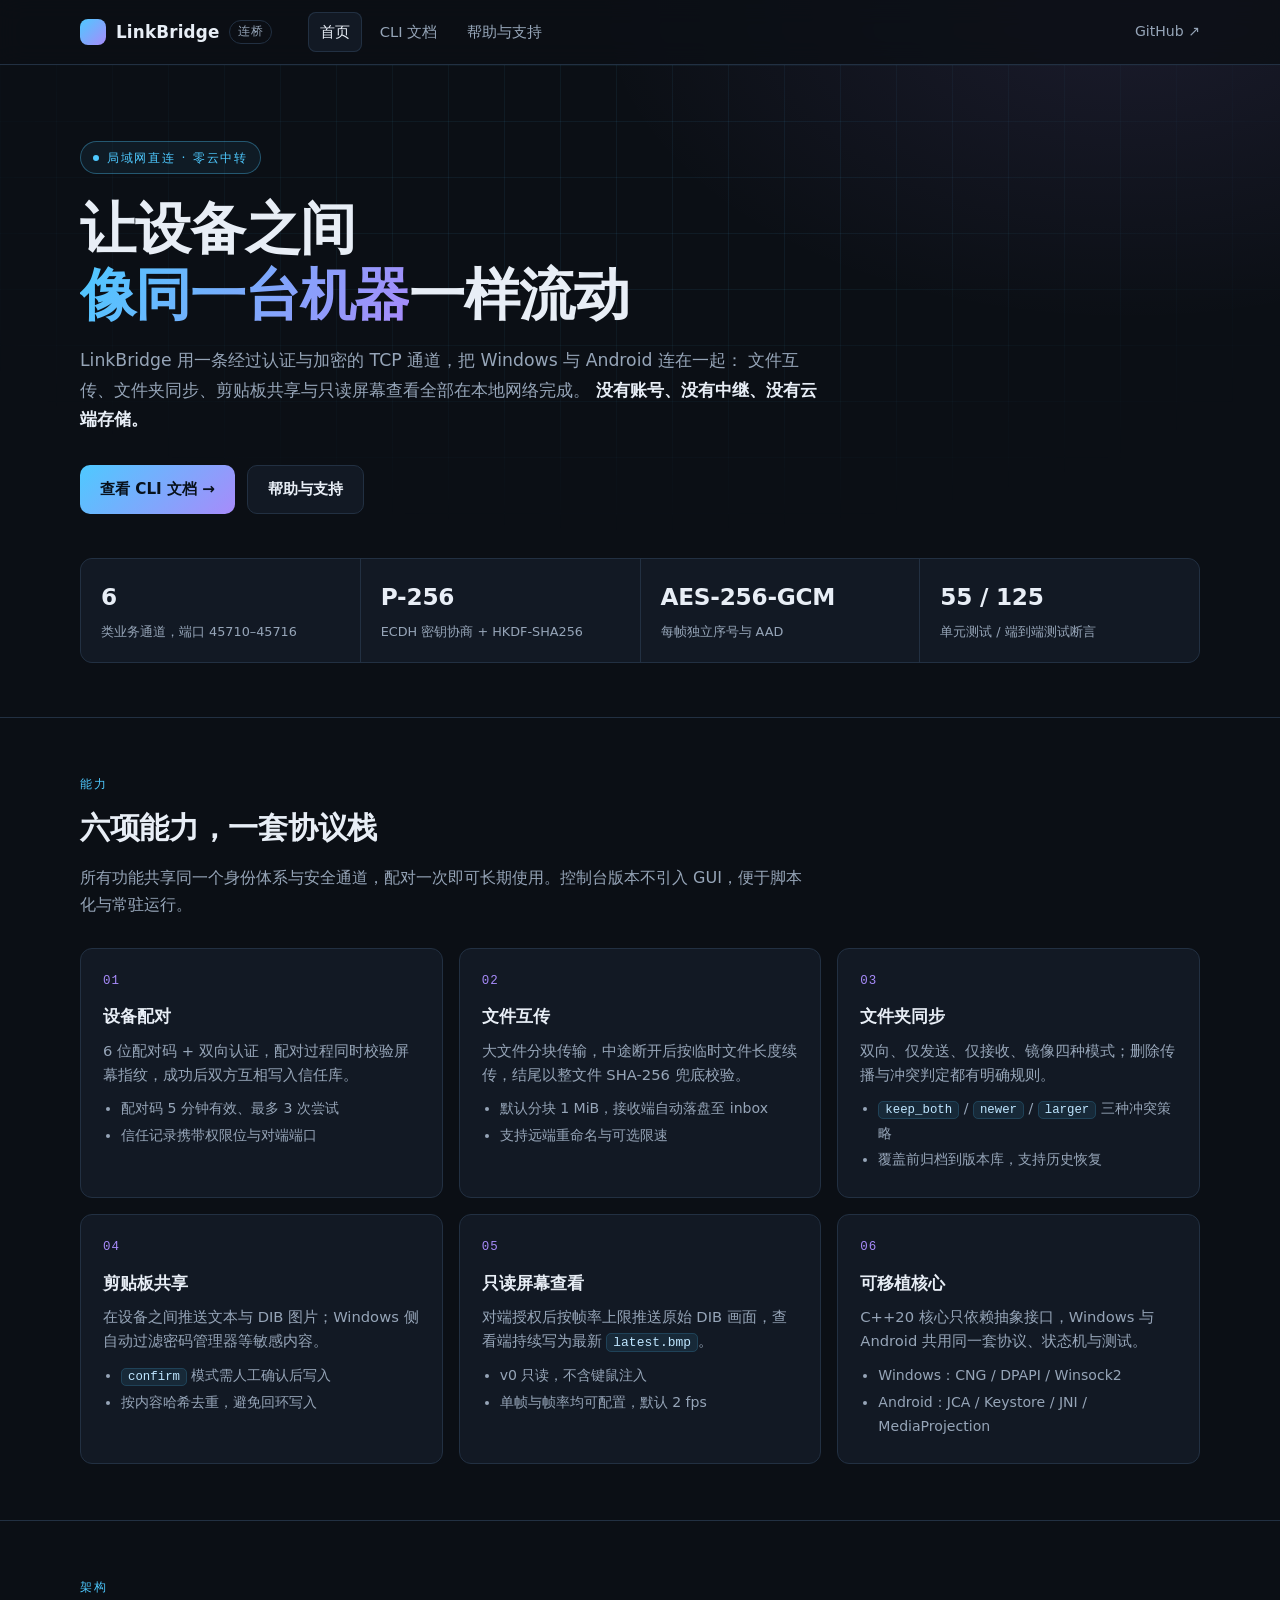
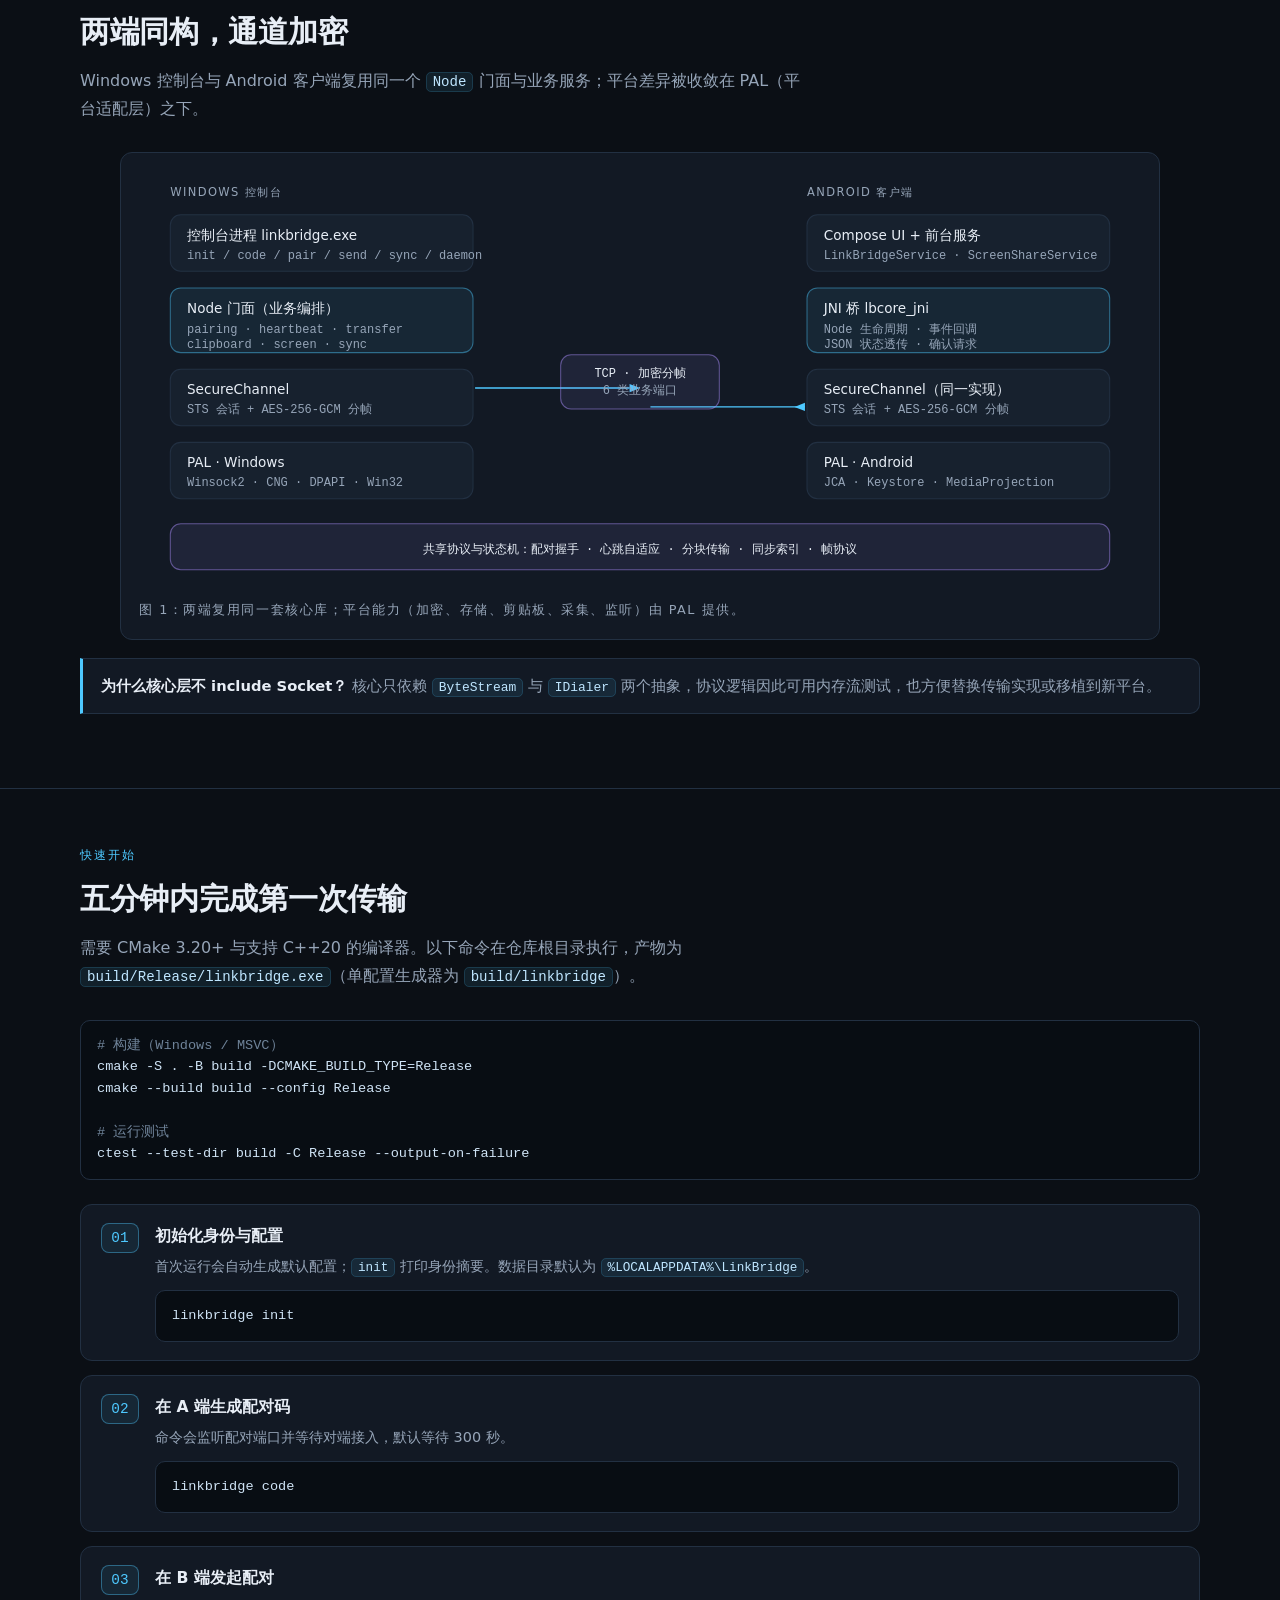
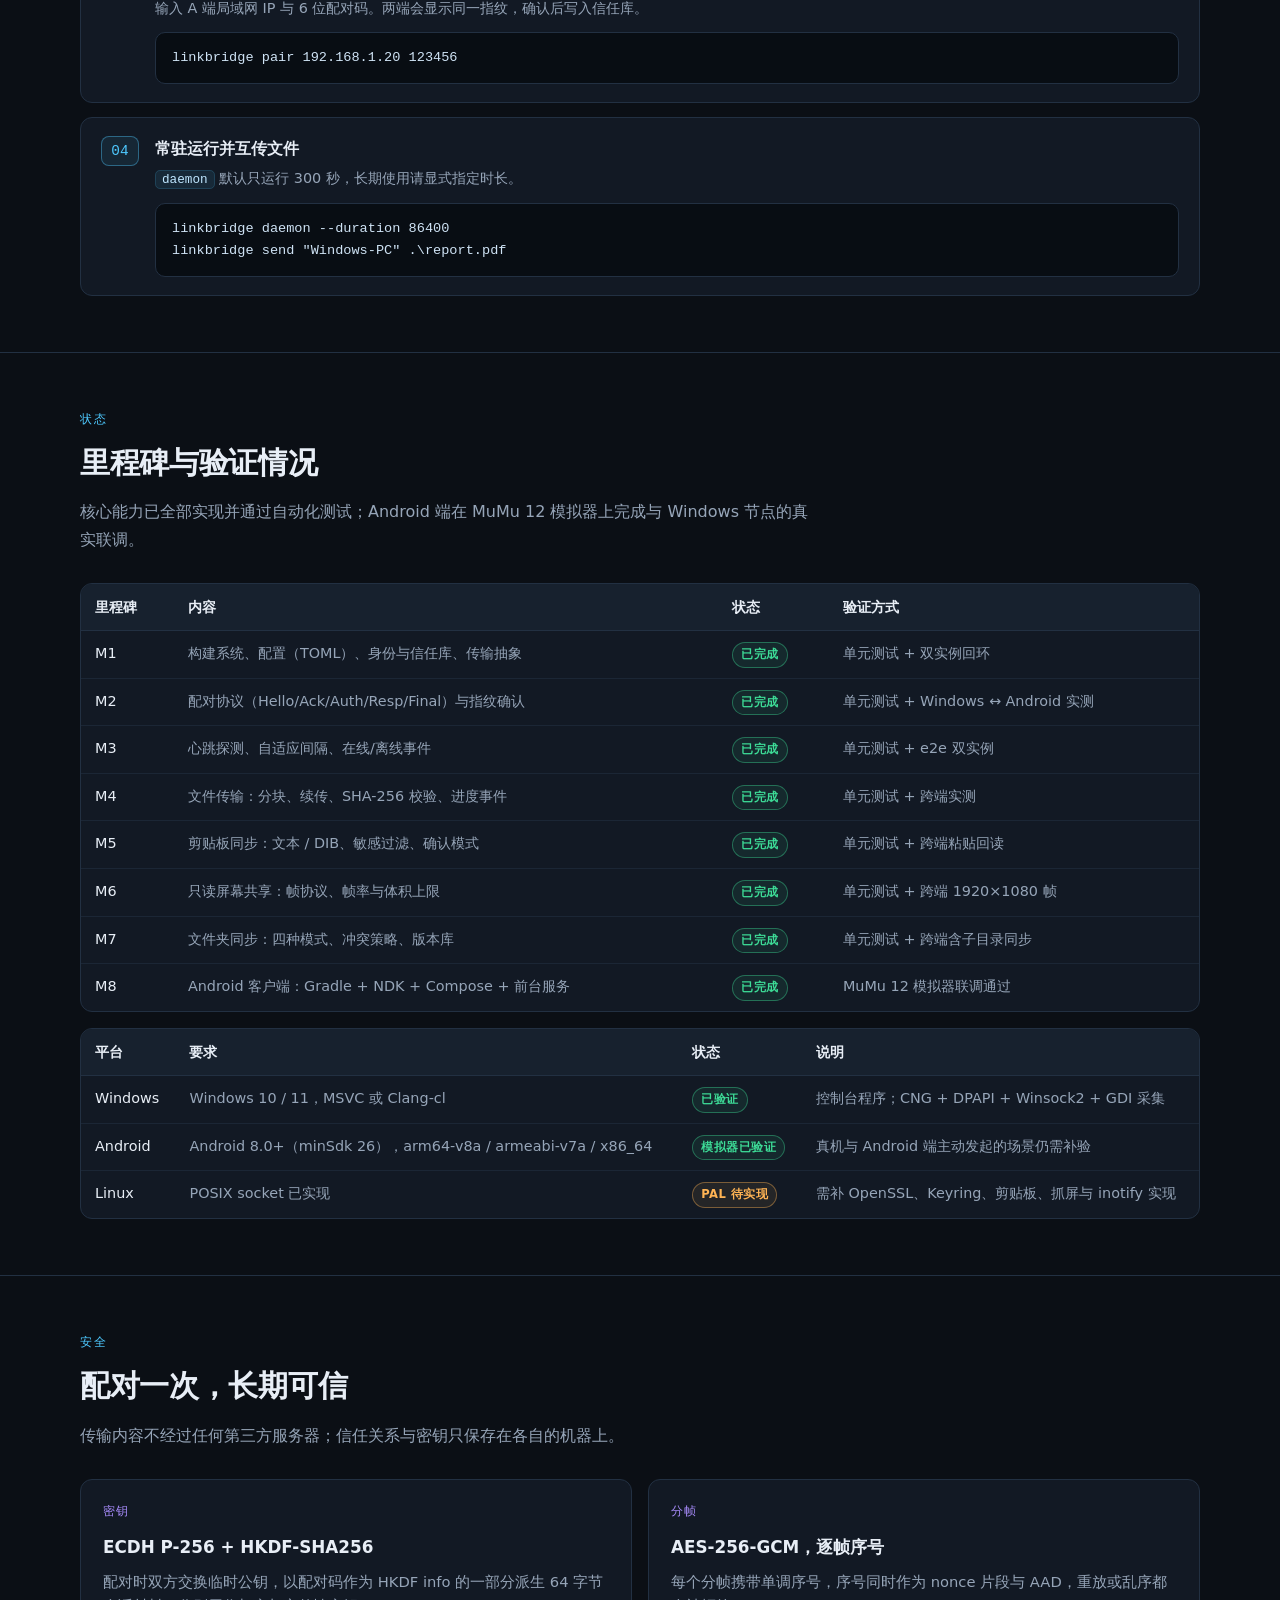
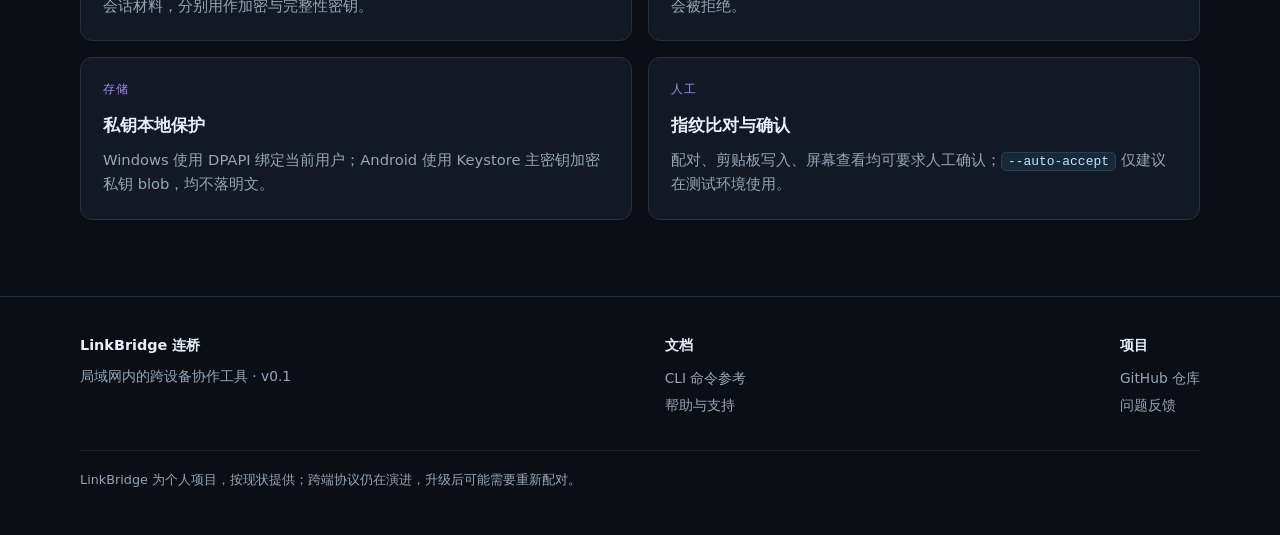
==== docs/index.html @ b89f63cf "新增项目文档站点（首页/CLI/帮助）并配置 pages 自定义域名" ====
<!-- Generated by Trae Work -->
<!DOCTYPE html>
<html lang="zh-CN">
<head>
<meta charset="UTF-8">
<meta name="viewport" content="width=device-width, initial-scale=1">
<title>LinkBridge 连桥 — 局域网内的跨设备文件、剪贴板与屏幕</title>
<meta name="description" content="LinkBridge 是一个局域网内的跨设备协作工具：Windows 控制台与 Android 客户端共享同一套加密协议，支持文件互传、文件夹同步、剪贴板共享与只读屏幕查看。">
<link rel="stylesheet" href="style.css">
</head>
<body>

<header class="site-header">
  <div class="wrap">
    <a class="brand" href="index.html"><span class="brand-mark"></span>LinkBridge <small>连桥</small></a>
    <nav class="nav">
      <a href="index.html" class="active" aria-current="page">首页</a>
      <a href="clidoc.html">CLI 文档</a>
      <a href="support.html">帮助与支持</a>
    </nav>
    <div class="header-right">
      <a href="https://github.com/dxx114514-stack/linkbridge" target="_blank" rel="noopener">GitHub ↗</a>
    </div>
  </div>
</header>

<main>

<!-- ================= Hero ================= -->
<section class="hero">
  <div class="wrap">
    <span class="eyebrow">局域网直连 · 零云中转</span>
    <h1>让设备之间<br><span class="grad">像同一台机器</span>一样流动</h1>
    <p class="lede">
      LinkBridge 用一条经过认证与加密的 TCP 通道，把 Windows 与 Android 连在一起：
      文件互传、文件夹同步、剪贴板共享与只读屏幕查看全部在本地网络完成。
      <strong>没有账号、没有中继、没有云端存储。</strong>
    </p>
    <div class="hero-actions">
      <a class="btn btn-primary" href="clidoc.html">查看 CLI 文档 →</a>
      <a class="btn" href="support.html">帮助与支持</a>
    </div>

    <div class="stats">
      <div class="stat"><b>6</b><span>类业务通道，端口 45710–45716</span></div>
      <div class="stat"><b>P-256</b><span>ECDH 密钥协商 + HKDF-SHA256</span></div>
      <div class="stat"><b>AES-256-GCM</b><span>每帧独立序号与 AAD</span></div>
      <div class="stat"><b>55 / 125</b><span>单元测试 / 端到端测试断言</span></div>
    </div>
  </div>
</section>

<!-- ================= 能力 ================= -->
<section class="section">
  <div class="wrap">
    <div class="section-head">
      <div class="kicker">能力</div>
      <h2>六项能力，一套协议栈</h2>
      <p>所有功能共享同一个身份体系与安全通道，配对一次即可长期使用。控制台版本不引入 GUI，便于脚本化与常驻运行。</p>
    </div>

    <div class="cards">
      <article class="card">
        <span class="idx">01</span>
        <h3>设备配对</h3>
        <p>6 位配对码 + 双向认证，配对过程同时校验屏幕指纹，成功后双方互相写入信任库。</p>
        <ul>
          <li>配对码 5 分钟有效、最多 3 次尝试</li>
          <li>信任记录携带权限位与对端端口</li>
        </ul>
      </article>

      <article class="card">
        <span class="idx">02</span>
        <h3>文件互传</h3>
        <p>大文件分块传输，中途断开后按临时文件长度续传，结尾以整文件 SHA-256 兜底校验。</p>
        <ul>
          <li>默认分块 1 MiB，接收端自动落盘至 inbox</li>
          <li>支持远端重命名与可选限速</li>
        </ul>
      </article>

      <article class="card">
        <span class="idx">03</span>
        <h3>文件夹同步</h3>
        <p>双向、仅发送、仅接收、镜像四种模式；删除传播与冲突判定都有明确规则。</p>
        <ul>
          <li><code>keep_both</code> / <code>newer</code> / <code>larger</code> 三种冲突策略</li>
          <li>覆盖前归档到版本库，支持历史恢复</li>
        </ul>
      </article>

      <article class="card">
        <span class="idx">04</span>
        <h3>剪贴板共享</h3>
        <p>在设备之间推送文本与 DIB 图片；Windows 侧自动过滤密码管理器等敏感内容。</p>
        <ul>
          <li><code>confirm</code> 模式需人工确认后写入</li>
          <li>按内容哈希去重，避免回环写入</li>
        </ul>
      </article>

      <article class="card">
        <span class="idx">05</span>
        <h3>只读屏幕查看</h3>
        <p>对端授权后按帧率上限推送原始 DIB 画面，查看端持续写为最新 <code>latest.bmp</code>。</p>
        <ul>
          <li>v0 只读，不含键鼠注入</li>
          <li>单帧与帧率均可配置，默认 2 fps</li>
        </ul>
      </article>

      <article class="card">
        <span class="idx">06</span>
        <h3>可移植核心</h3>
        <p>C++20 核心只依赖抽象接口，Windows 与 Android 共用同一套协议、状态机与测试。</p>
        <ul>
          <li>Windows：CNG / DPAPI / Winsock2</li>
          <li>Android：JCA / Keystore / JNI / MediaProjection</li>
        </ul>
      </article>
    </div>
  </div>
</section>

<!-- ================= 架构 ================= -->
<section class="section">
  <div class="wrap">
    <div class="section-head">
      <div class="kicker">架构</div>
      <h2>两端同构，通道加密</h2>
      <p>Windows 控制台与 Android 客户端复用同一个 <code>Node</code> 门面与业务服务；平台差异被收敛在 PAL（平台适配层）之下。</p>
    </div>

    <figure class="arch">
      <svg viewBox="0 0 960 400" role="img" aria-label="LinkBridge 分层架构：Windows 与 Android 两端通过加密 TCP 通道互联">
        <text x="30" y="24" class="t-cap">WINDOWS 控制台</text>
        <text x="640" y="24" class="t-cap">ANDROID 客户端</text>

        <!-- 左列 -->
        <rect class="box" x="30" y="42" width="290" height="54" rx="10"/>
        <text x="46" y="66">控制台进程 linkbridge.exe</text>
        <text x="46" y="84" class="t-mono">init / code / pair / send / sync / daemon</text>

        <rect class="box-hi" x="30" y="112" width="290" height="62" rx="10"/>
        <text x="46" y="136">Node 门面（业务编排）</text>
        <text x="46" y="155" class="t-mono">pairing · heartbeat · transfer</text>
        <text x="46" y="170" class="t-mono">clipboard · screen · sync</text>

        <rect class="box" x="30" y="190" width="290" height="54" rx="10"/>
        <text x="46" y="214">SecureChannel</text>
        <text x="46" y="232" class="t-mono">STS 会话 + AES-256-GCM 分帧</text>

        <rect class="box" x="30" y="260" width="290" height="54" rx="10"/>
        <text x="46" y="284">PAL · Windows</text>
        <text x="46" y="302" class="t-mono">Winsock2 · CNG · DPAPI · Win32</text>

        <!-- 右列 -->
        <rect class="box" x="640" y="42" width="290" height="54" rx="10"/>
        <text x="656" y="66">Compose UI + 前台服务</text>
        <text x="656" y="84" class="t-mono">LinkBridgeService · ScreenShareService</text>

        <rect class="box-hi" x="640" y="112" width="290" height="62" rx="10"/>
        <text x="656" y="136">JNI 桥 lbcore_jni</text>
        <text x="656" y="155" class="t-mono">Node 生命周期 · 事件回调</text>
        <text x="656" y="170" class="t-mono">JSON 状态透传 · 确认请求</text>

        <rect class="box" x="640" y="190" width="290" height="54" rx="10"/>
        <text x="656" y="214">SecureChannel（同一实现）</text>
        <text x="656" y="232" class="t-mono">STS 会话 + AES-256-GCM 分帧</text>

        <rect class="box" x="640" y="260" width="290" height="54" rx="10"/>
        <text x="656" y="284">PAL · Android</text>
        <text x="656" y="302" class="t-mono">JCA · Keystore · MediaProjection</text>

        <!-- 通道 -->
        <line class="link" x1="322" y1="208" x2="470" y2="208"/>
        <line class="link" x1="490" y1="226" x2="638" y2="226"/>
        <polygon points="470,204 480,208 470,212" fill="var(--accent)"/>
        <polygon points="638,222 628,226 638,230" fill="var(--accent)"/>
        <rect class="box-acc" x="404" y="176" width="152" height="52" rx="10"/>
        <text x="480" y="197" text-anchor="middle" class="t-mono" style="fill: var(--ink)">TCP · 加密分帧</text>
        <text x="480" y="214" text-anchor="middle" class="t-mono">6 类业务端口</text>

        <!-- 底部共享协议 -->
        <rect class="box-acc" x="30" y="338" width="900" height="44" rx="10"/>
        <text x="480" y="366" text-anchor="middle" class="t-mono" style="fill: var(--ink)">
          共享协议与状态机：配对握手 · 心跳自适应 · 分块传输 · 同步索引 · 帧协议
        </text>
      </svg>
      <figcaption class="t-cap" style="color: var(--muted); font-size: .8rem; margin-top: 10px;">
        图 1：两端复用同一套核心库；平台能力（加密、存储、剪贴板、采集、监听）由 PAL 提供。
      </figcaption>
    </figure>

    <div class="callout">
      <p><strong>为什么核心层不 include Socket？</strong> 核心只依赖 <code>ByteStream</code> 与 <code>IDialer</code> 两个抽象，协议逻辑因此可用内存流测试，也方便替换传输实现或移植到新平台。</p>
    </div>
  </div>
</section>

<!-- ================= 快速开始 ================= -->
<section class="section">
  <div class="wrap">
    <div class="section-head">
      <div class="kicker">快速开始</div>
      <h2>五分钟内完成第一次传输</h2>
      <p>需要 CMake 3.20+ 与支持 C++20 的编译器。以下命令在仓库根目录执行，产物为 <code>build/Release/linkbridge.exe</code>（单配置生成器为 <code>build/linkbridge</code>）。</p>
    </div>

    <pre><code><span class="c"># 构建（Windows / MSVC）</span>
cmake -S . -B build -DCMAKE_BUILD_TYPE=Release
cmake --build build --config Release

<span class="c"># 运行测试</span>
ctest --test-dir build -C Release --output-on-failure</code></pre>

    <div class="steps" style="margin-top: 24px;">
      <div class="step">
        <div>
          <h3>初始化身份与配置</h3>
          <p>首次运行会自动生成默认配置；<code>init</code> 打印身份摘要。数据目录默认为 <code>%LOCALAPPDATA%\LinkBridge</code>。</p>
          <pre><code>linkbridge init</code></pre>
        </div>
      </div>
      <div class="step">
        <div>
          <h3>在 A 端生成配对码</h3>
          <p>命令会监听配对端口并等待对端接入，默认等待 300 秒。</p>
          <pre><code>linkbridge code</code></pre>
        </div>
      </div>
      <div class="step">
        <div>
          <h3>在 B 端发起配对</h3>
          <p>输入 A 端局域网 IP 与 6 位配对码。两端会显示同一指纹，确认后写入信任库。</p>
          <pre><code>linkbridge pair 192.168.1.20 123456</code></pre>
        </div>
      </div>
      <div class="step">
        <div>
          <h3>常驻运行并互传文件</h3>
          <p><code>daemon</code> 默认只运行 300 秒，长期使用请显式指定时长。</p>
          <pre><code>linkbridge daemon --duration 86400
linkbridge send "Windows-PC" .\report.pdf</code></pre>
        </div>
      </div>
    </div>
  </div>
</section>

<!-- ================= 成熟度 ================= -->
<section class="section">
  <div class="wrap">
    <div class="section-head">
      <div class="kicker">状态</div>
      <h2>里程碑与验证情况</h2>
      <p>核心能力已全部实现并通过自动化测试；Android 端在 MuMu 12 模拟器上完成与 Windows 节点的真实联调。</p>
    </div>

    <div class="table-wrap">
      <table>
        <thead>
          <tr><th>里程碑</th><th>内容</th><th>状态</th><th>验证方式</th></tr>
        </thead>
        <tbody>
          <tr><td>M1</td><td>构建系统、配置（TOML）、身份与信任库、传输抽象</td><td><span class="badge ok">已完成</span></td><td>单元测试 + 双实例回环</td></tr>
          <tr><td>M2</td><td>配对协议（Hello/Ack/Auth/Resp/Final）与指纹确认</td><td><span class="badge ok">已完成</span></td><td>单元测试 + Windows ↔ Android 实测</td></tr>
          <tr><td>M3</td><td>心跳探测、自适应间隔、在线/离线事件</td><td><span class="badge ok">已完成</span></td><td>单元测试 + e2e 双实例</td></tr>
          <tr><td>M4</td><td>文件传输：分块、续传、SHA-256 校验、进度事件</td><td><span class="badge ok">已完成</span></td><td>单元测试 + 跨端实测</td></tr>
          <tr><td>M5</td><td>剪贴板同步：文本 / DIB、敏感过滤、确认模式</td><td><span class="badge ok">已完成</span></td><td>单元测试 + 跨端粘贴回读</td></tr>
          <tr><td>M6</td><td>只读屏幕共享：帧协议、帧率与体积上限</td><td><span class="badge ok">已完成</span></td><td>单元测试 + 跨端 1920×1080 帧</td></tr>
          <tr><td>M7</td><td>文件夹同步：四种模式、冲突策略、版本库</td><td><span class="badge ok">已完成</span></td><td>单元测试 + 跨端含子目录同步</td></tr>
          <tr><td>M8</td><td>Android 客户端：Gradle + NDK + Compose + 前台服务</td><td><span class="badge ok">已完成</span></td><td>MuMu 12 模拟器联调通过</td></tr>
        </tbody>
      </table>
    </div>

    <div class="table-wrap" style="margin-top: 16px;">
      <table>
        <thead>
          <tr><th>平台</th><th>要求</th><th>状态</th><th>说明</th></tr>
        </thead>
        <tbody>
          <tr>
            <td>Windows</td><td>Windows 10 / 11，MSVC 或 Clang-cl</td>
            <td><span class="badge ok">已验证</span></td>
            <td>控制台程序；CNG + DPAPI + Winsock2 + GDI 采集</td>
          </tr>
          <tr>
            <td>Android</td><td>Android 8.0+（minSdk 26），arm64-v8a / armeabi-v7a / x86_64</td>
            <td><span class="badge ok">模拟器已验证</span></td>
            <td>真机与 Android 端主动发起的场景仍需补验</td>
          </tr>
          <tr>
            <td>Linux</td><td>POSIX socket 已实现</td>
            <td><span class="badge warn">PAL 待实现</span></td>
            <td>需补 OpenSSL、Keyring、剪贴板、抓屏与 inotify 实现</td>
          </tr>
        </tbody>
      </table>
    </div>
  </div>
</section>

<!-- ================= 安全 ================= -->
<section class="section">
  <div class="wrap">
    <div class="section-head">
      <div class="kicker">安全</div>
      <h2>配对一次，长期可信</h2>
      <p>传输内容不经过任何第三方服务器；信任关系与密钥只保存在各自的机器上。</p>
    </div>

    <div class="cards" style="grid-template-columns: repeat(2, 1fr);">
      <article class="card">
        <span class="idx">密钥</span>
        <h3>ECDH P-256 + HKDF-SHA256</h3>
        <p>配对时双方交换临时公钥，以配对码作为 HKDF info 的一部分派生 64 字节会话材料，分别用作加密与完整性密钥。</p>
      </article>
      <article class="card">
        <span class="idx">分帧</span>
        <h3>AES-256-GCM，逐帧序号</h3>
        <p>每个分帧携带单调序号，序号同时作为 nonce 片段与 AAD，重放或乱序都会被拒绝。</p>
      </article>
      <article class="card">
        <span class="idx">存储</span>
        <h3>私钥本地保护</h3>
        <p>Windows 使用 DPAPI 绑定当前用户；Android 使用 Keystore 主密钥加密私钥 blob，均不落明文。</p>
      </article>
      <article class="card">
        <span class="idx">人工</span>
        <h3>指纹比对与确认</h3>
        <p>配对、剪贴板写入、屏幕查看均可要求人工确认；<code>--auto-accept</code> 仅建议在测试环境使用。</p>
      </article>
    </div>
  </div>
</section>

</main>

<footer class="site-footer">
  <div class="wrap">
    <div class="cols">
      <div>
        <strong>LinkBridge 连桥</strong>
        <span>局域网内的跨设备协作工具 · v0.1</span>
      </div>
      <div>
        <strong>文档</strong>
        <a href="clidoc.html">CLI 命令参考</a>
        <a href="support.html">帮助与支持</a>
      </div>
      <div>
        <strong>项目</strong>
        <a href="https://github.com/dxx114514-stack/linkbridge" target="_blank" rel="noopener">GitHub 仓库</a>
        <a href="https://github.com/dxx114514-stack/linkbridge/issues" target="_blank" rel="noopener">问题反馈</a>
      </div>
    </div>
    <div class="fine">LinkBridge 为个人项目，按现状提供；跨端协议仍在演进，升级后可能需要重新配对。</div>
  </div>
</footer>

</body>
</html>
---- docs/style.css ----
/* LinkBridge 文档站点共享样式 */
:root {
  --bg: #0b0f15;
  --bg2: #121924;
  --bg3: #17212e;
  --ink: #e8eef6;
  --muted: #96a5b8;
  --rule: #223042;
  --accent: #4ec9ff;
  --accent2: #a78bfa;
  --ok: #3ddc97;
  --warn: #ffb454;
  --danger: #ff7b7b;
  --radius: 12px;
  --mono: "Cascadia Code", "JetBrains Mono", "Fira Code", Consolas, "Courier New", monospace;
  --sans: "Segoe UI", system-ui, -apple-system, "PingFang SC", "Microsoft YaHei", sans-serif;
}

* { box-sizing: border-box; }

html { scroll-behavior: smooth; scroll-padding-top: 88px; }

body {
  margin: 0;
  background:
    radial-gradient(900px 500px at 12% -8%, rgba(78, 201, 255, .10), transparent 70%),
    radial-gradient(760px 460px at 88% 0%, rgba(167, 139, 250, .10), transparent 70%),
    var(--bg);
  color: var(--ink);
  font-family: var(--sans);
  font-size: 16px;
  line-height: 1.7;
  -webkit-font-smoothing: antialiased;
}

a { color: var(--accent); text-decoration: none; }
a:hover { text-decoration: underline; }

.wrap { width: min(1120px, calc(100% - 48px)); margin: 0 auto; }

/* ---------- 顶部导航 ---------- */
.site-header {
  position: sticky; top: 0; z-index: 50;
  background: rgba(11, 15, 21, .82);
  backdrop-filter: blur(12px);
  border-bottom: 1px solid var(--rule);
}
.site-header .wrap {
  display: flex; align-items: center; gap: 28px;
  height: 64px;
}
.brand {
  display: flex; align-items: center; gap: 10px;
  color: var(--ink); font-weight: 700; letter-spacing: .01em; font-size: 1.05rem;
}
.brand:hover { text-decoration: none; }
.brand-mark {
  width: 26px; height: 26px; border-radius: 8px;
  background: linear-gradient(135deg, var(--accent), var(--accent2));
  display: inline-block;
}
.brand small {
  font-weight: 500; font-size: .72rem; color: var(--muted);
  border: 1px solid var(--rule); border-radius: 999px; padding: 1px 8px;
}
.nav { display: flex; gap: 6px; margin-left: 8px; }
.nav a {
  color: var(--muted); font-size: .92rem; padding: 7px 12px; border-radius: 8px;
}
.nav a:hover { color: var(--ink); background: var(--bg2); text-decoration: none; }
.nav a.active { color: var(--ink); background: var(--bg2); box-shadow: inset 0 0 0 1px var(--rule); }
.header-right { margin-left: auto; display: flex; align-items: center; gap: 14px; }
.header-right a { color: var(--muted); font-size: .88rem; }
.header-right a:hover { color: var(--accent); text-decoration: none; }

/* ---------- Hero ---------- */
.hero { padding: 76px 0 54px; position: relative; overflow: hidden; }
.hero::before {
  content: ""; position: absolute; inset: 0;
  background-image:
    linear-gradient(rgba(78, 201, 255, .07) 1px, transparent 1px),
    linear-gradient(90deg, rgba(78, 201, 255, .07) 1px, transparent 1px);
  background-size: 56px 56px;
  mask-image: radial-gradient(ellipse 80% 70% at 50% 20%, #000 20%, transparent 75%);
  pointer-events: none;
}
.hero .wrap { position: relative; }
.eyebrow {
  display: inline-flex; align-items: center; gap: 8px;
  font-size: .78rem; letter-spacing: .14em; text-transform: uppercase;
  color: var(--accent); border: 1px solid rgba(78, 201, 255, .35);
  background: rgba(78, 201, 255, .07);
  padding: 5px 12px; border-radius: 999px; margin-bottom: 22px;
}
.eyebrow::before { content: ""; width: 6px; height: 6px; border-radius: 50%; background: var(--accent); }
h1 {
  font-size: clamp(2.1rem, 4.6vw, 3.5rem);
  line-height: 1.18; letter-spacing: -.02em; margin: 0 0 18px; font-weight: 700;
}
h1 .grad {
  background: linear-gradient(120deg, var(--accent), var(--accent2));
  -webkit-background-clip: text; background-clip: text; color: transparent;
}
.lede { font-size: 1.08rem; color: var(--muted); max-width: 68ch; margin: 0 0 30px; }
.lede strong { color: var(--ink); font-weight: 600; }
.hero-actions { display: flex; gap: 12px; flex-wrap: wrap; }
.btn {
  display: inline-flex; align-items: center; gap: 8px;
  padding: 11px 20px; border-radius: 10px; font-size: .95rem; font-weight: 600;
  border: 1px solid var(--rule); color: var(--ink); background: var(--bg2);
}
.btn:hover { text-decoration: none; border-color: var(--accent); color: var(--accent); }
.btn-primary {
  background: linear-gradient(135deg, var(--accent), var(--accent2));
  color: #08111b; border: none;
}
.btn-primary:hover { color: #08111b; filter: brightness(1.08); }

/* ---------- 数字条 ---------- */
.stats {
  display: grid; grid-template-columns: repeat(4, 1fr); gap: 1px;
  background: var(--rule); border: 1px solid var(--rule);
  border-radius: var(--radius); overflow: hidden; margin-top: 44px;
}
.stat { background: var(--bg2); padding: 18px 20px; }
.stat b { display: block; font-size: 1.45rem; font-weight: 700; letter-spacing: -.01em; }
.stat span { font-size: .8rem; color: var(--muted); }

/* ---------- 区块 ---------- */
.section { padding: 56px 0; border-top: 1px solid var(--rule); }
.section:first-of-type { border-top: none; }
.section-head { margin-bottom: 30px; }
.kicker {
  font-size: .74rem; letter-spacing: .16em; text-transform: uppercase;
  color: var(--accent); margin-bottom: 8px;
}
h2 {
  font-size: clamp(1.45rem, 2.4vw, 1.9rem);
  margin: 0 0 10px; letter-spacing: -.01em; font-weight: 700;
}
.section-head p { color: var(--muted); margin: 0; max-width: 72ch; }

/* ---------- 卡片 ---------- */
.cards { display: grid; grid-template-columns: repeat(3, 1fr); gap: 16px; }
.card {
  background: var(--bg2); border: 1px solid var(--rule);
  border-radius: var(--radius); padding: 22px;
  transition: border-color .18s ease, transform .18s ease;
}
.card:hover { border-color: rgba(78, 201, 255, .45); transform: translateY(-2px); }
.card .idx {
  font-family: var(--mono); font-size: .78rem; color: var(--accent2);
  letter-spacing: .08em; margin-bottom: 10px; display: block;
}
.card h3 { margin: 0 0 8px; font-size: 1.05rem; font-weight: 650; }
.card p { margin: 0; color: var(--muted); font-size: .92rem; line-height: 1.65; }
.card ul { margin: 10px 0 0; padding-left: 18px; color: var(--muted); font-size: .88rem; }
.card ul li { margin: 3px 0; }

/* ---------- 架构图 ---------- */
.arch {
  background: var(--bg2); border: 1px solid var(--rule);
  border-radius: var(--radius); padding: 18px; overflow-x: auto;
}
.arch svg { display: block; width: 100%; min-width: 780px; height: auto; }
.arch text { font-family: var(--sans); fill: var(--ink); font-size: 13px; }
.arch .t-mono { font-family: var(--mono); font-size: 11.5px; fill: var(--muted); }
.arch .t-cap { fill: var(--muted); font-size: 11px; letter-spacing: .12em; }
.arch .box { fill: var(--bg3); stroke: var(--rule); }
.arch .box-hi { fill: rgba(78, 201, 255, .08); stroke: rgba(78, 201, 255, .45); }
.arch .box-acc { fill: rgba(167, 139, 250, .09); stroke: rgba(167, 139, 250, .5); }
.arch .link { stroke: var(--accent); stroke-width: 1.4; fill: none; }
.arch .link-dash { stroke: var(--accent2); stroke-width: 1.2; fill: none; stroke-dasharray: 5 5; }
.arch .fill-muted { fill: var(--muted); }

/* ---------- 步骤 ---------- */
.steps { display: grid; gap: 14px; counter-reset: step; }
.step {
  display: grid; grid-template-columns: 38px 1fr; gap: 16px;
  background: var(--bg2); border: 1px solid var(--rule);
  border-radius: var(--radius); padding: 18px 20px;
}
.step::before {
  counter-increment: step; content: counter(step, decimal-leading-zero);
  font-family: var(--mono); font-size: .9rem; color: var(--accent);
  border: 1px solid rgba(78, 201, 255, .4); background: rgba(78, 201, 255, .08);
  border-radius: 8px; height: 28px; display: grid; place-items: center;
}
.step h3 { margin: 0 0 4px; font-size: .98rem; }
.step p { margin: 0 0 8px; color: var(--muted); font-size: .9rem; }

/* ---------- 代码 ---------- */
pre {
  background: #080d13; border: 1px solid var(--rule); border-radius: 10px;
  padding: 14px 16px; overflow-x: auto; font-family: var(--mono);
  font-size: .85rem; line-height: 1.6; color: #cfe3f5; margin: 12px 0 0;
}
pre .c { color: #6f8399; }
code {
  font-family: var(--mono); font-size: .88em;
  background: rgba(78, 201, 255, .09); border: 1px solid rgba(78, 201, 255, .16);
  border-radius: 5px; padding: 1px 6px; color: #bfe6ff;
}
pre code { background: none; border: none; padding: 0; color: inherit; font-size: 1em; }
.syntax {
  font-family: var(--mono); font-size: .88rem; color: var(--accent);
  background: rgba(78, 201, 255, .07); border-left: 3px solid var(--accent);
  padding: 10px 14px; border-radius: 0 8px 8px 0; margin: 0 0 12px;
  overflow-x: auto; white-space: nowrap;
}

/* ---------- 表格 ---------- */
.table-wrap {
  overflow-x: auto; overflow-y: auto; max-height: 600px;
  border: 1px solid var(--rule); border-radius: var(--radius); background: var(--bg2);
}
table { width: 100%; border-collapse: collapse; font-size: .9rem; }
thead th {
  text-align: left; font-weight: 600; color: var(--ink);
  background: var(--bg3); padding: 11px 14px; border-bottom: 1px solid var(--rule);
  white-space: nowrap; position: sticky; top: 0;
}
tbody td { padding: 10px 14px; border-bottom: 1px solid rgba(34, 48, 66, .6); color: var(--muted); vertical-align: top; }
tbody tr:last-child td { border-bottom: none; }
tbody td:first-child { color: var(--ink); white-space: nowrap; }
tbody code { white-space: nowrap; }

kbd {
  font-family: var(--mono); font-size: .82em; color: var(--ink);
  background: var(--bg3); border: 1px solid var(--rule); border-bottom-width: 2px;
  border-radius: 5px; padding: 1px 6px;
}

/* ---------- 标签 ---------- */
.badge {
  display: inline-block; font-size: .72rem; font-weight: 600; letter-spacing: .04em;
  padding: 2px 8px; border-radius: 999px; border: 1px solid var(--rule); color: var(--muted);
  white-space: nowrap;
}
.badge.ok { color: var(--ok); border-color: rgba(61, 220, 151, .4); background: rgba(61, 220, 151, .08); }
.badge.warn { color: var(--warn); border-color: rgba(255, 180, 84, .4); background: rgba(255, 180, 84, .08); }
.badge.danger { color: var(--danger); border-color: rgba(255, 123, 123, .4); background: rgba(255, 123, 123, .08); }
.badge.accent { color: var(--accent); border-color: rgba(78, 201, 255, .4); background: rgba(78, 201, 255, .08); }

/* ---------- 提示块 ---------- */
.callout {
  border: 1px solid var(--rule); border-left: 3px solid var(--accent);
  background: var(--bg2); border-radius: 0 10px 10px 0;
  padding: 14px 18px; margin: 18px 0; font-size: .92rem; color: var(--muted);
}
.callout strong { color: var(--ink); }
.callout.warn { border-left-color: var(--warn); }
.callout.danger { border-left-color: var(--danger); }
.callout p { margin: 0; }
.callout p + p { margin-top: 8px; }

/* ---------- 文档双栏 ---------- */
.doc-layout { display: grid; grid-template-columns: 216px minmax(0, 1fr); gap: 48px; padding: 48px 0 72px; }
.doc-nav { position: sticky; top: 88px; align-self: start; max-height: calc(100vh - 110px); overflow-y: auto; }
.doc-nav h4 {
  font-size: .72rem; letter-spacing: .14em; text-transform: uppercase;
  color: var(--muted); margin: 0 0 10px; font-weight: 600;
}
.doc-nav a {
  display: block; color: var(--muted); font-size: .87rem; padding: 5px 10px;
  border-left: 2px solid transparent; border-radius: 0 6px 6px 0;
}
.doc-nav a:hover { color: var(--ink); background: var(--bg2); text-decoration: none; }
.doc-nav a.sub { padding-left: 22px; font-size: .82rem; }
.doc-body > .section:first-child { padding-top: 0; }

/* ---------- 命令块 ---------- */
.cmd {
  background: var(--bg2); border: 1px solid var(--rule);
  border-radius: var(--radius); padding: 20px 22px; margin: 0 0 18px;
}
.cmd-head { display: flex; align-items: baseline; gap: 10px; flex-wrap: wrap; margin-bottom: 10px; }
.cmd-head h3 { margin: 0; font-size: 1.02rem; font-family: var(--mono); font-weight: 600; }
.cmd p { margin: 8px 0; color: var(--muted); font-size: .92rem; }
.cmd .label {
  font-size: .72rem; letter-spacing: .12em; text-transform: uppercase;
  color: var(--muted); margin: 14px 0 4px;
}

/* ---------- FAQ ---------- */
details.faq {
  background: var(--bg2); border: 1px solid var(--rule);
  border-radius: var(--radius); padding: 4px 18px; margin-bottom: 10px;
}
details.faq summary {
  cursor: pointer; padding: 12px 0; font-weight: 600; font-size: .96rem;
  list-style: none; display: flex; gap: 10px; align-items: center;
}
details.faq summary::-webkit-details-marker { display: none; }
details.faq summary::before {
  content: "+"; font-family: var(--mono); color: var(--accent); font-weight: 400;
  width: 14px; flex: none;
}
details.faq[open] summary::before { content: "−"; }
details.faq .answer { color: var(--muted); font-size: .92rem; padding: 0 0 14px 24px; }
details.faq .answer p { margin: 6px 0; }
details.faq .answer ul { margin: 6px 0; padding-left: 20px; }

/* ---------- 页脚 ---------- */
.site-footer {
  border-top: 1px solid var(--rule); margin-top: 20px;
  padding: 36px 0 44px; color: var(--muted); font-size: .86rem;
}
.site-footer .cols { display: flex; gap: 48px; flex-wrap: wrap; justify-content: space-between; }
.site-footer strong { color: var(--ink); font-weight: 600; display: block; margin-bottom: 8px; font-size: .9rem; }
.site-footer a { color: var(--muted); display: block; padding: 2px 0; }
.site-footer a:hover { color: var(--accent); text-decoration: none; }
.site-footer .fine { margin-top: 30px; padding-top: 18px; border-top: 1px solid rgba(34, 48, 66, .6); font-size: .8rem; }

/* ---------- 响应式 ---------- */
@media (max-width: 980px) {
  .cards { grid-template-columns: repeat(2, 1fr); }
  .doc-layout { grid-template-columns: 1fr; gap: 8px; }
  .doc-nav { position: static; max-height: none; display: grid; grid-template-columns: repeat(2, 1fr); gap: 2px 12px; }
  .doc-nav h4 { grid-column: 1 / -1; }
  .doc-nav a.sub { display: none; }
}
@media (max-width: 720px) {
  .wrap { width: calc(100% - 32px); }
  .site-header .wrap { gap: 12px; }
  .brand small, .header-right .gh-text { display: none; }
  .nav { margin-left: 0; gap: 0; }
  .nav a { padding: 7px 9px; font-size: .86rem; }
  .hero { padding: 52px 0 40px; }
  .stats { grid-template-columns: repeat(2, 1fr); }
  .cards { grid-template-columns: 1fr; }
  .section { padding: 42px 0; }
  .step { grid-template-columns: 30px 1fr; gap: 12px; padding: 16px; }
  table { min-width: 560px; }
  .site-footer .cols { gap: 26px; }
}

@media print {
  body { background: #fff; color: #111; }
  .site-header, .hero-actions, .doc-nav { display: none; }
  .card, .arch, .cmd, .step, .table-wrap { border-color: #ccc; background: #fff; }
  pre { background: #f6f8fa; color: #111; }
  a { color: #0b5cad; }
}
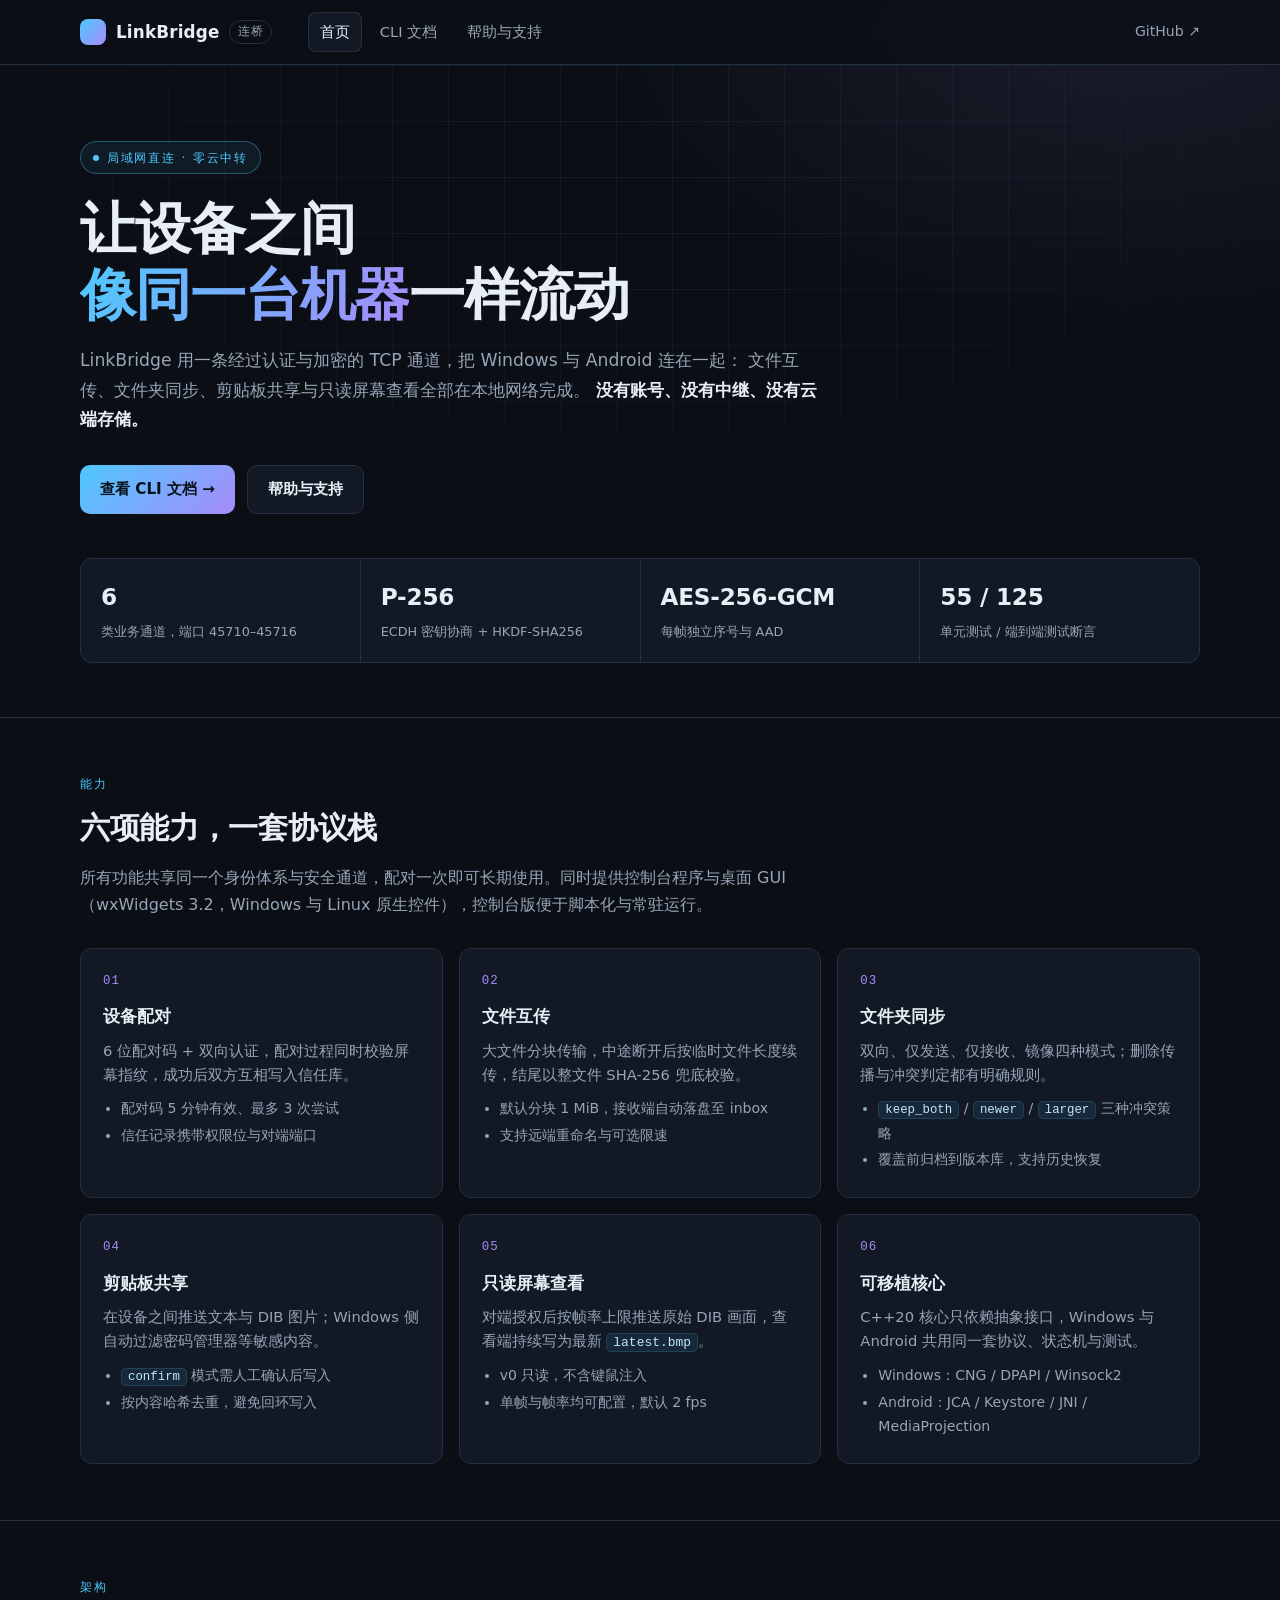
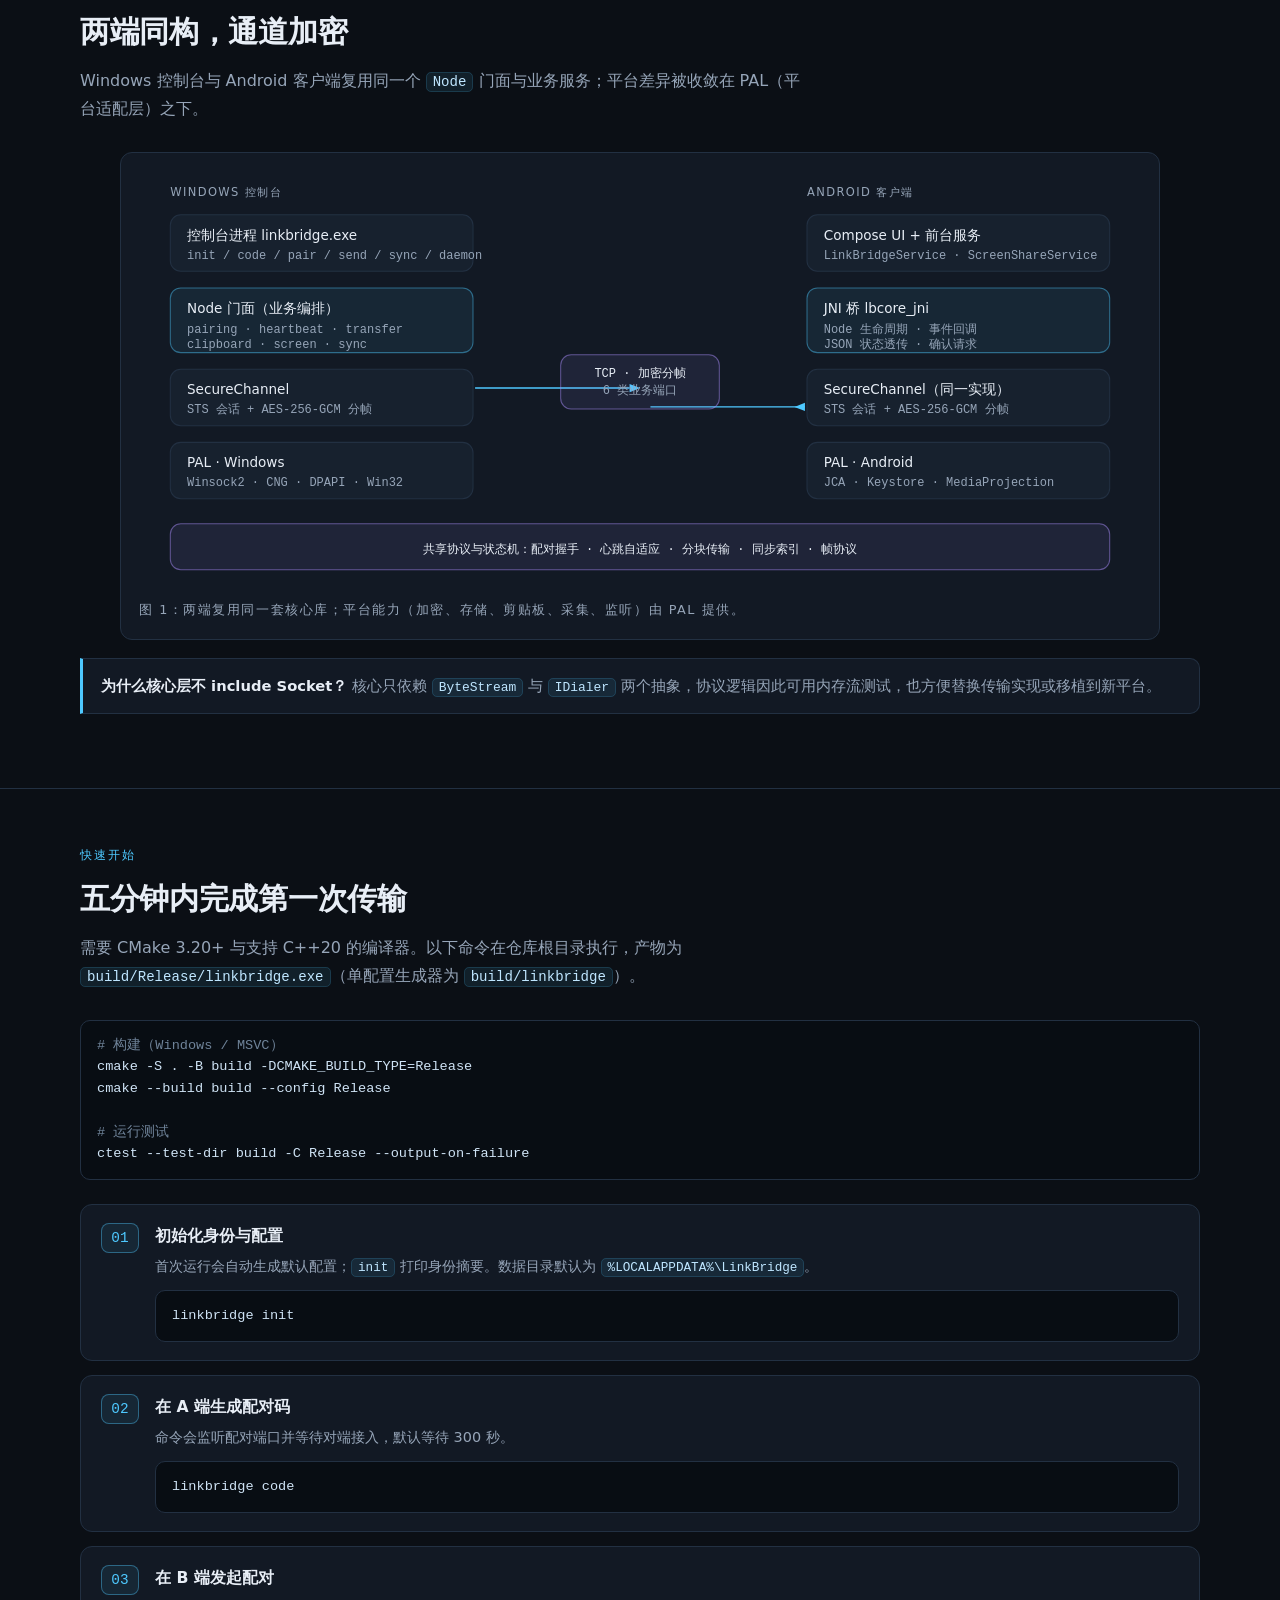
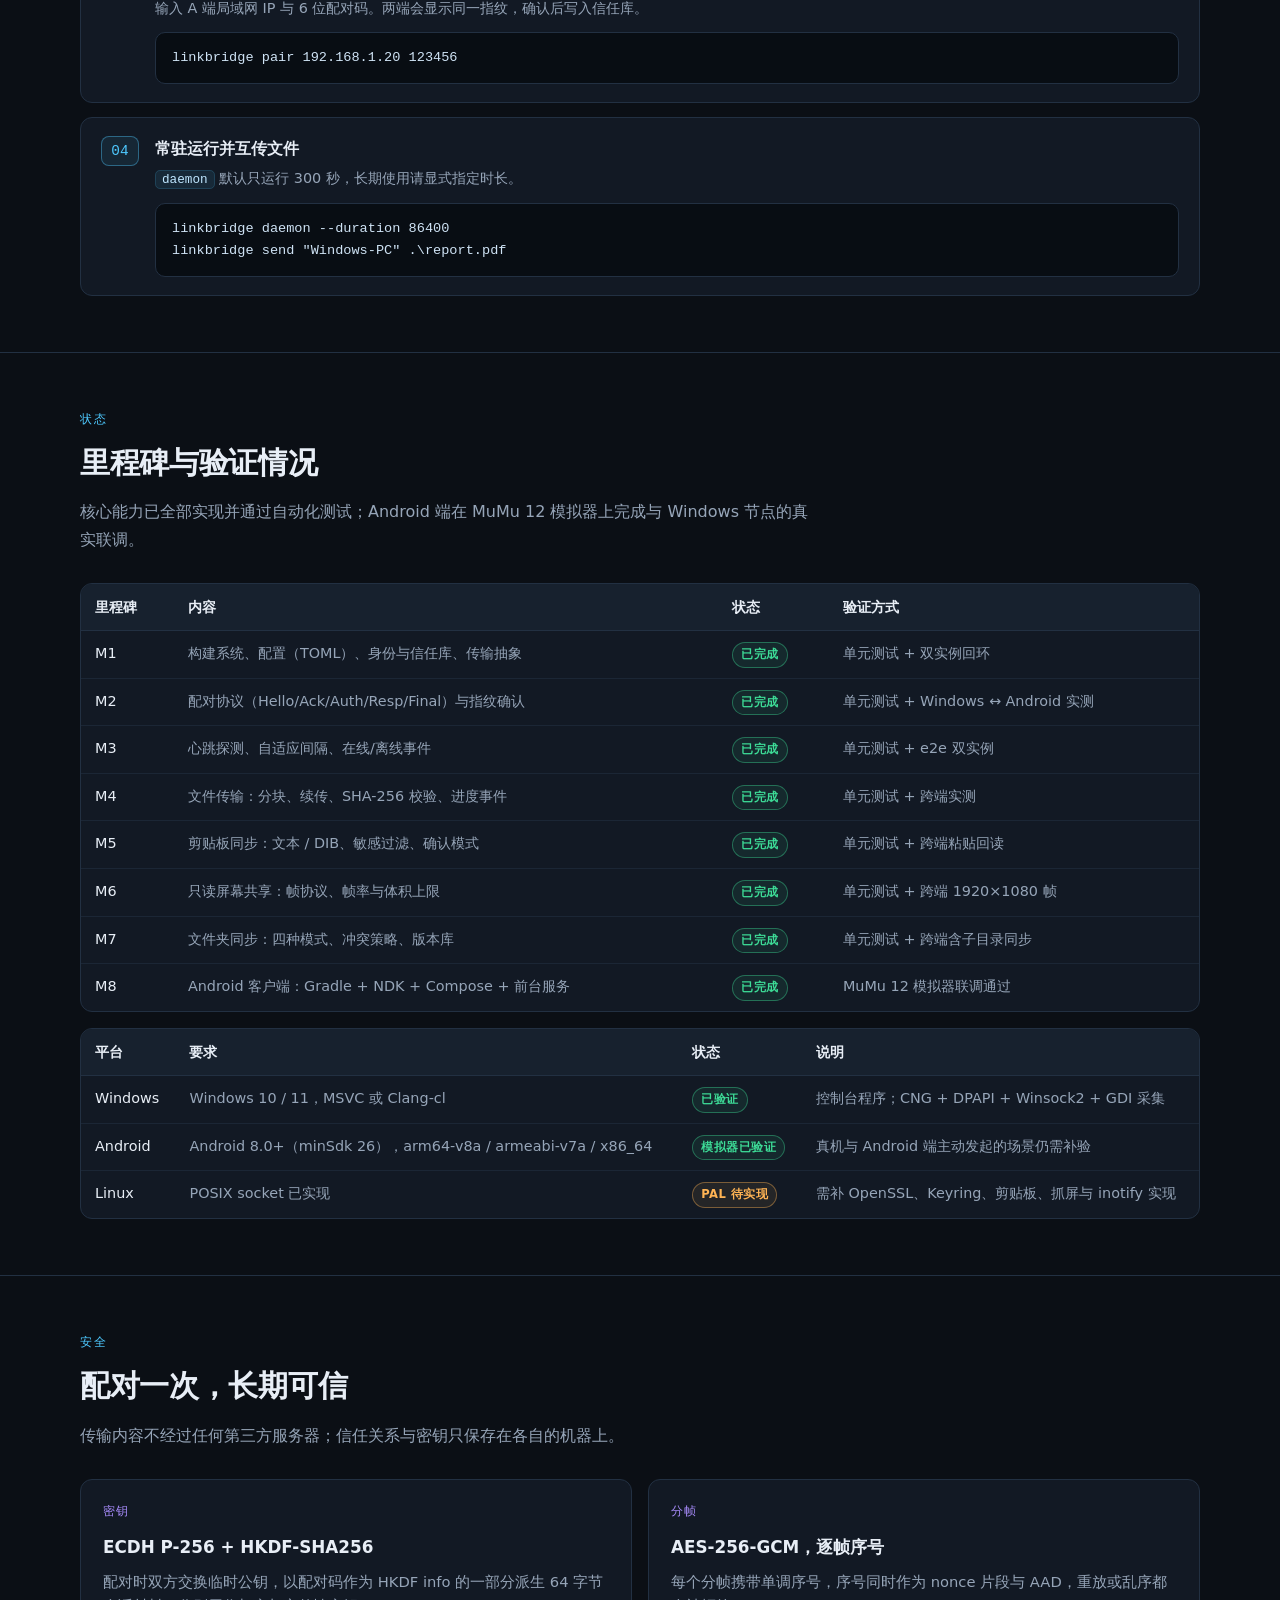
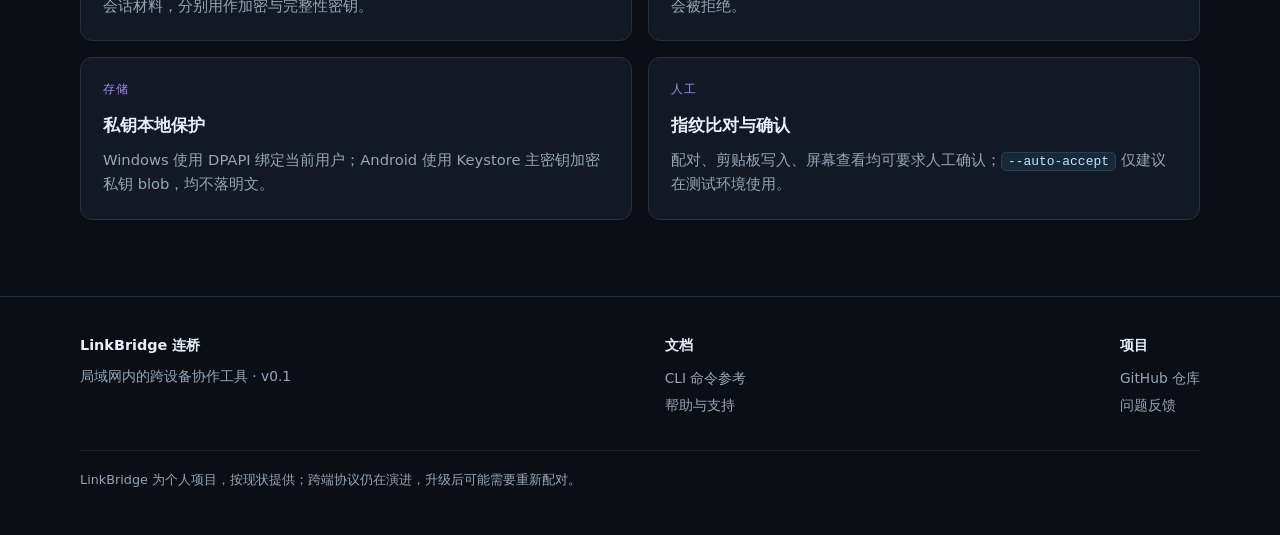
==== commit 0f18bb6b: "feat: Android 无障碍屏幕控制与桌面 GUI/Linux 端适配 - Android 注册无障碍服务，经 JNI 桥注入点击/滑动/系统按键 - 屏幕通道新增 control 模式与输入指" ====
--- a/docs/index.html
+++ b/docs/index.html
@@ -56,7 +56,7 @@
     <div class="section-head">
       <div class="kicker">能力</div>
       <h2>六项能力，一套协议栈</h2>
-      <p>所有功能共享同一个身份体系与安全通道，配对一次即可长期使用。控制台版本不引入 GUI，便于脚本化与常驻运行。</p>
+      <p>所有功能共享同一个身份体系与安全通道，配对一次即可长期使用。同时提供控制台程序与桌面 GUI（wxWidgets 3.2，Windows 与 Linux 原生控件），控制台版便于脚本化与常驻运行。</p>
     </div>
 
     <div class="cards">
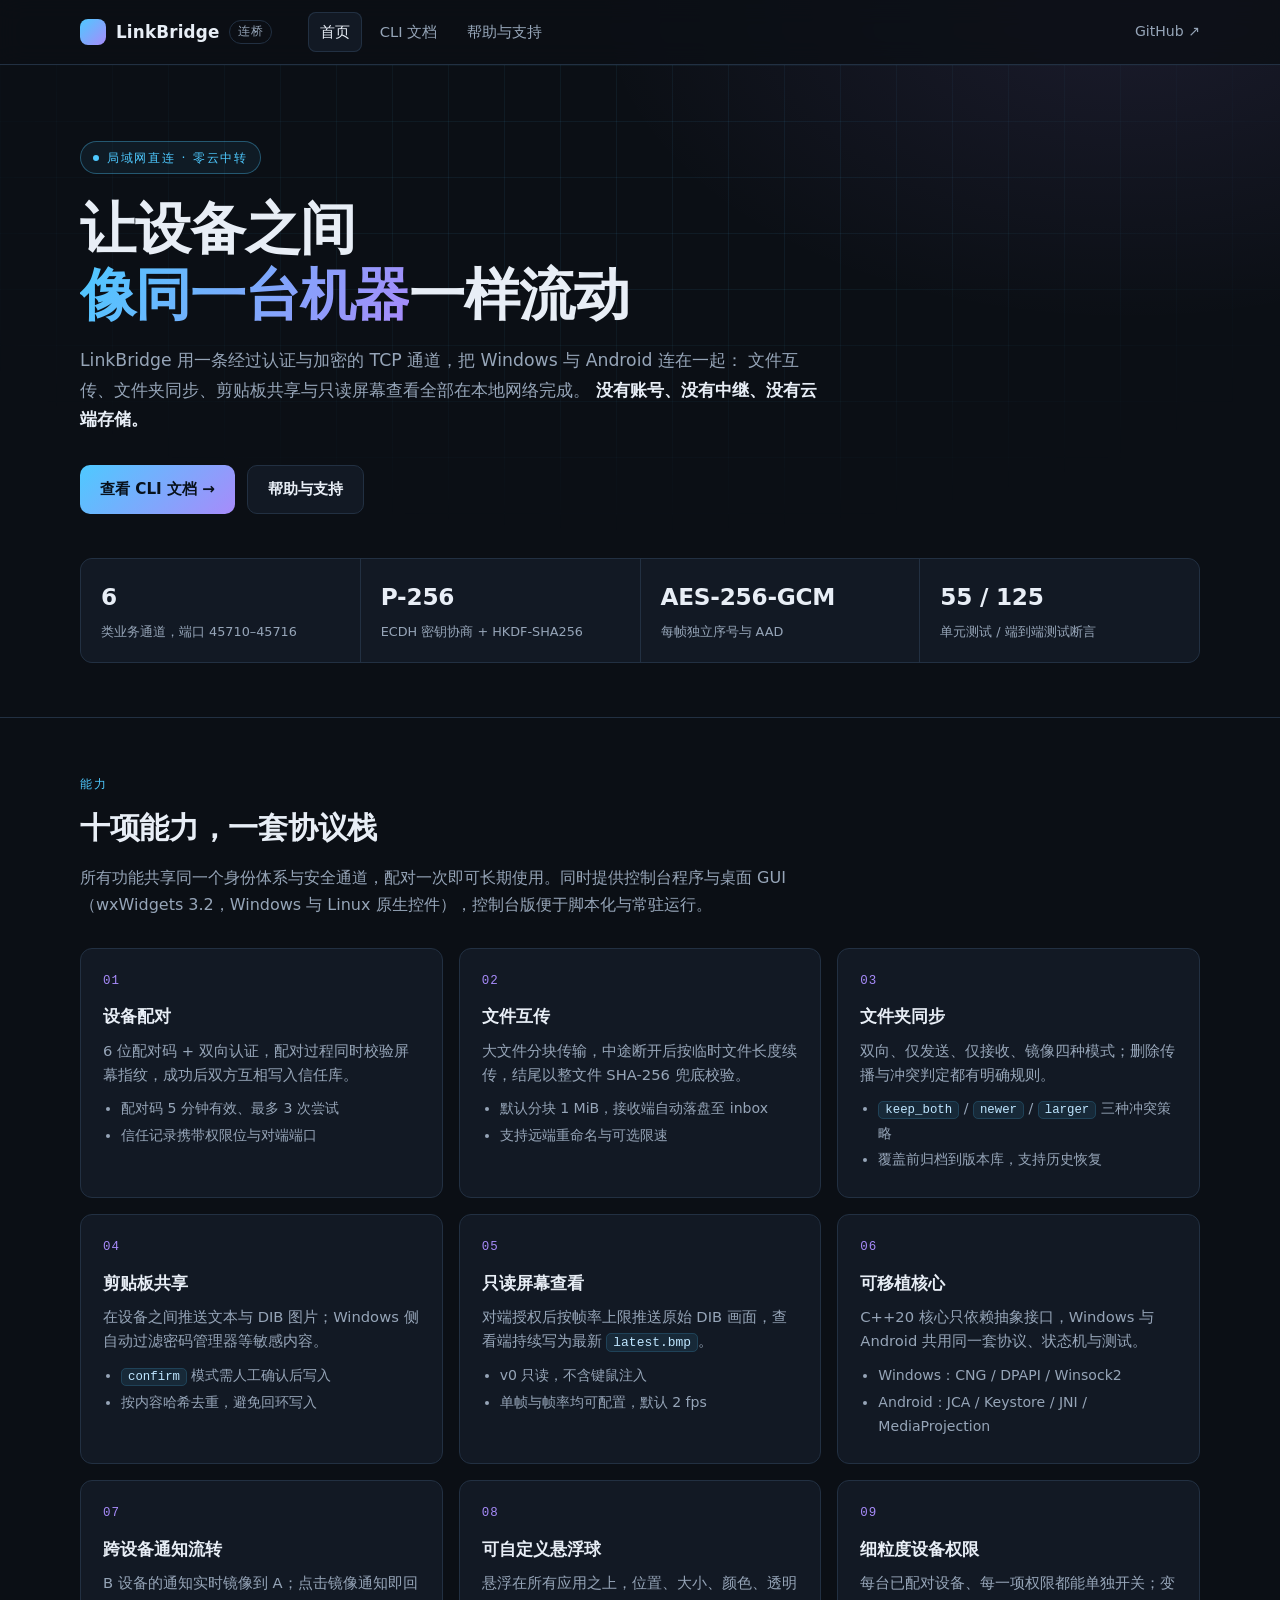
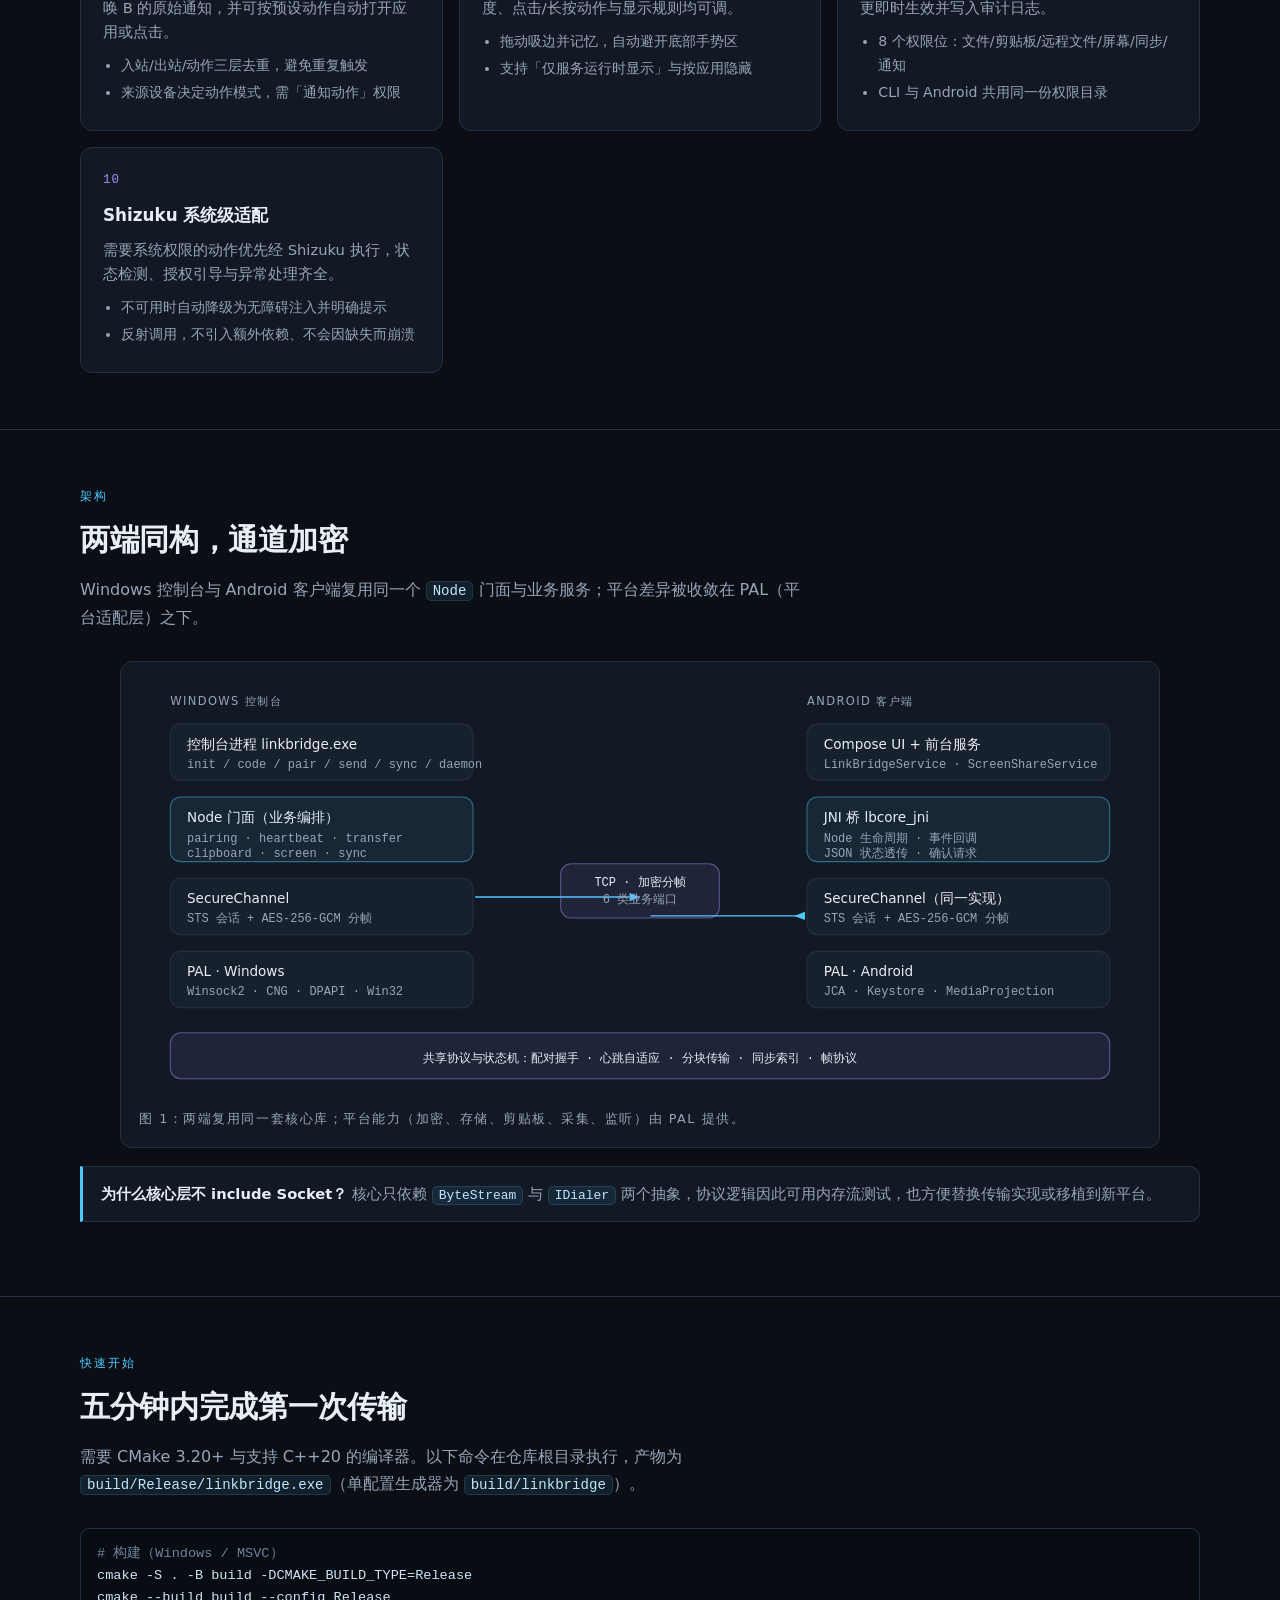
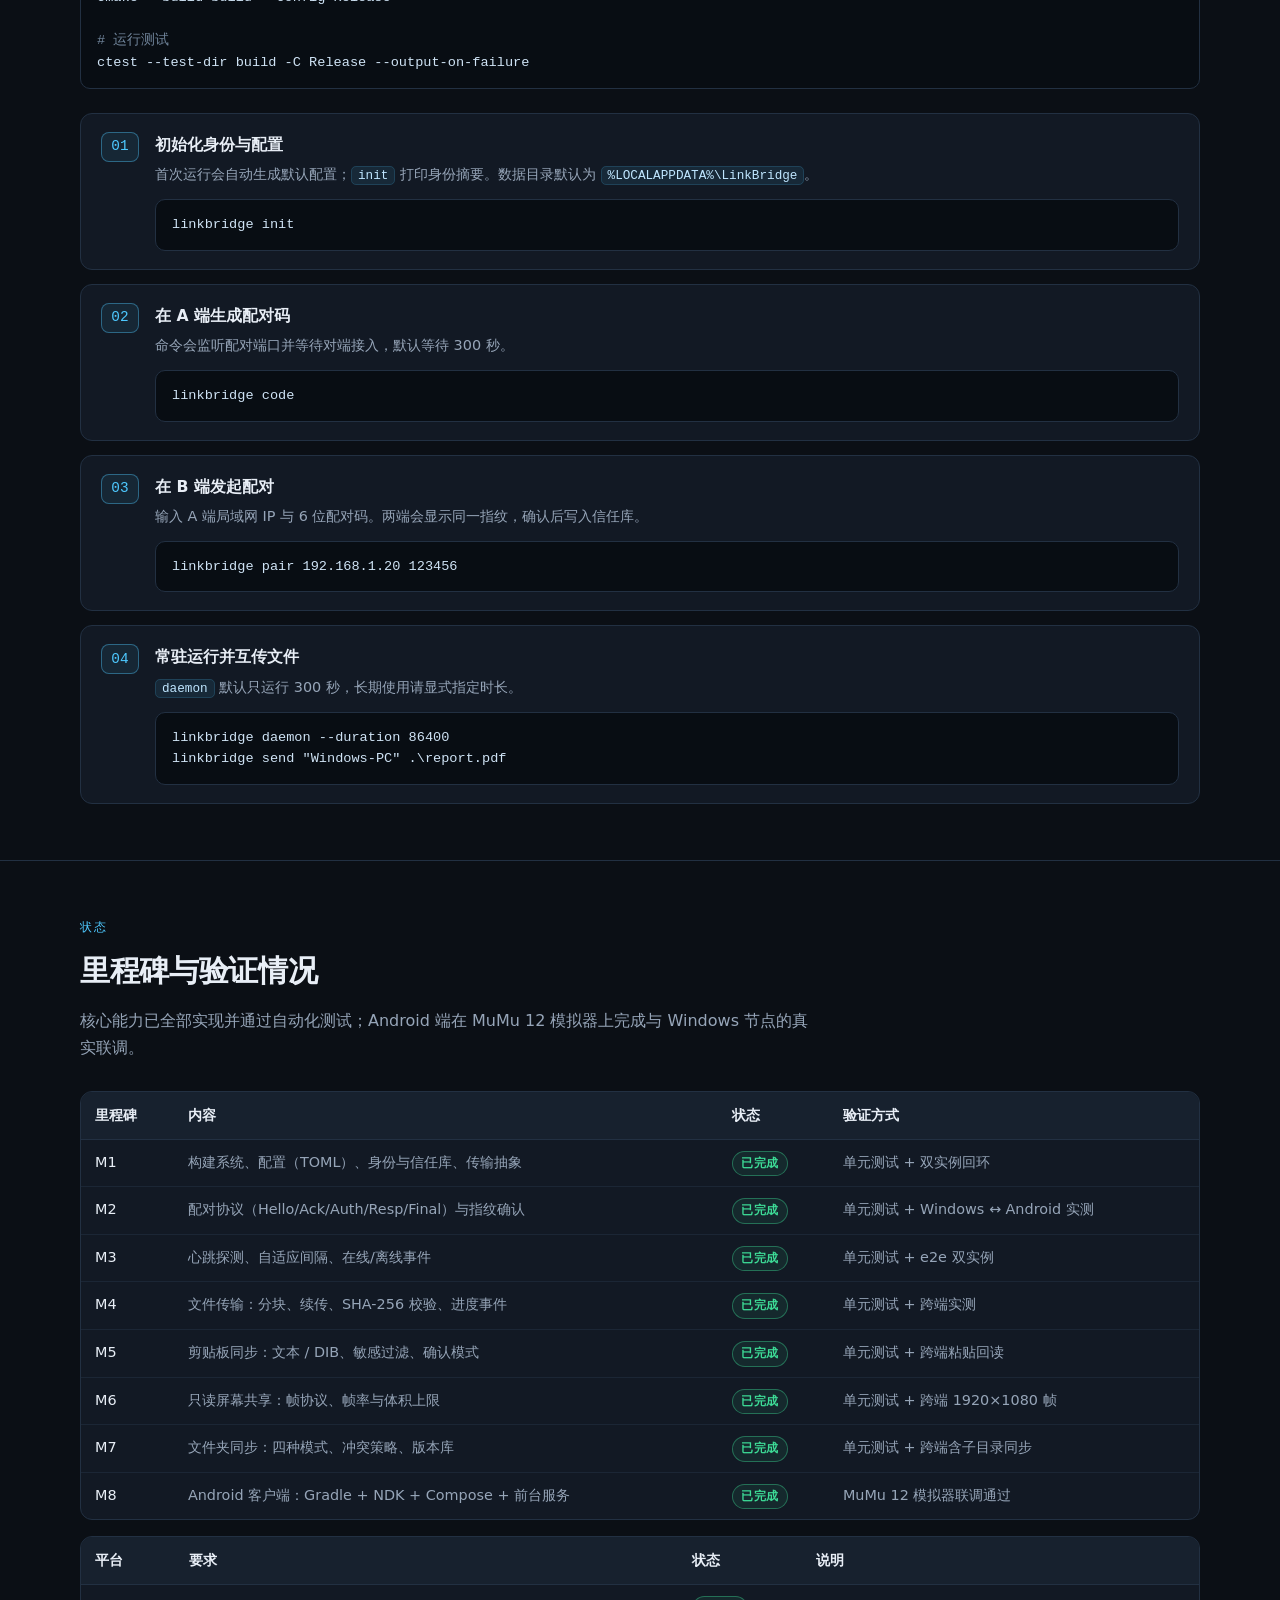
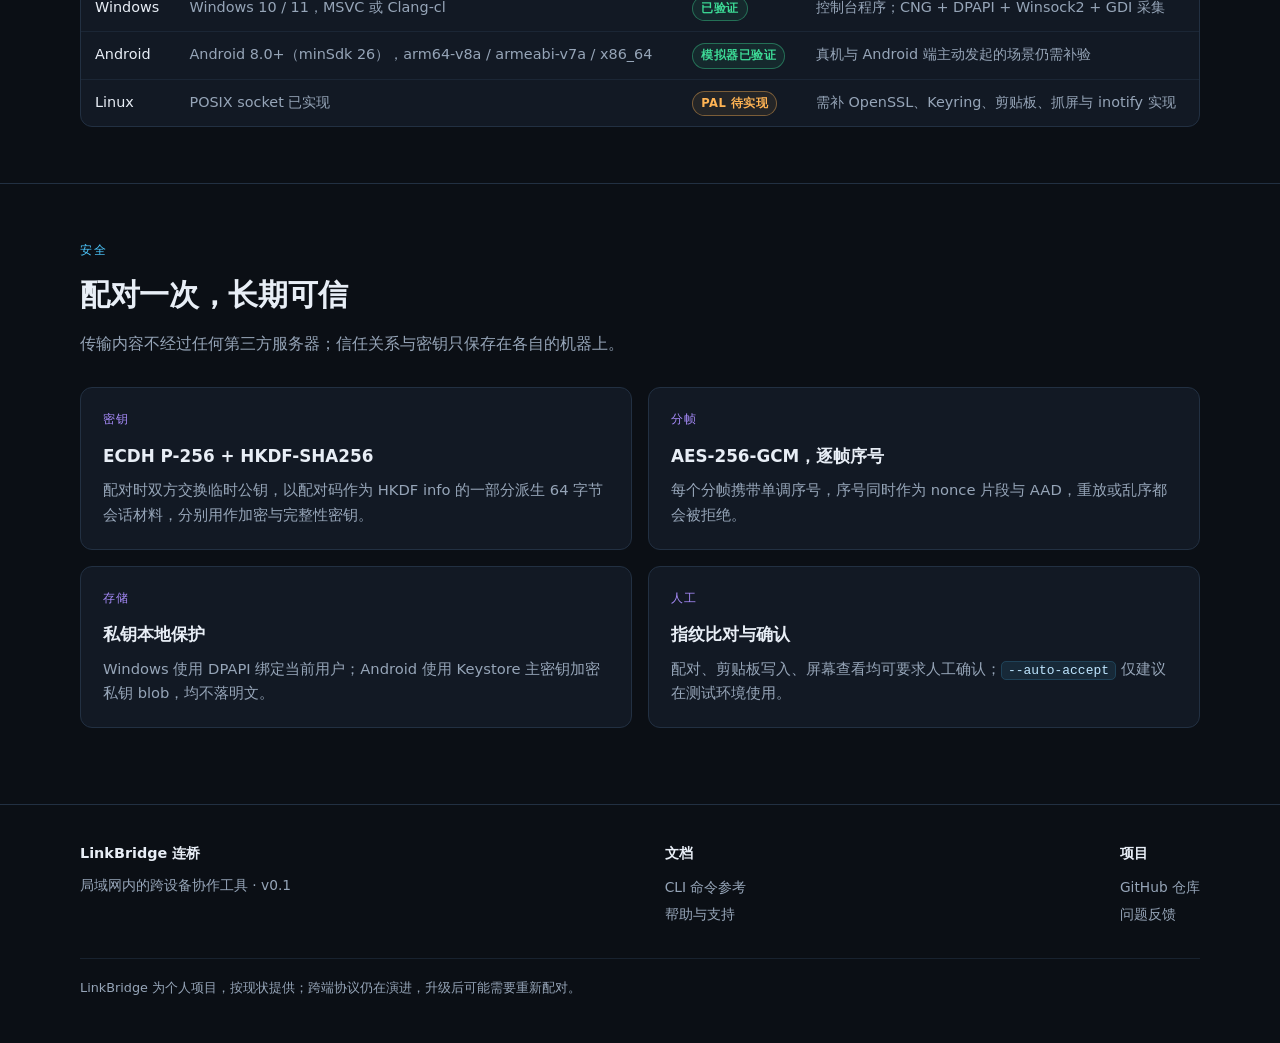
==== commit 17b2ad0b: "build: 0.3.0 - 新增跨设备通知镜像（core/notify + Windows/Linux/Android 平台层，Android 通知监听与原始通知动作） - Android 悬浮球可" ====
--- a/docs/index.html
+++ b/docs/index.html
@@ -55,7 +55,7 @@
   <div class="wrap">
     <div class="section-head">
       <div class="kicker">能力</div>
-      <h2>六项能力，一套协议栈</h2>
+      <h2>十项能力，一套协议栈</h2>
       <p>所有功能共享同一个身份体系与安全通道，配对一次即可长期使用。同时提供控制台程序与桌面 GUI（wxWidgets 3.2，Windows 与 Linux 原生控件），控制台版便于脚本化与常驻运行。</p>
     </div>
 
@@ -117,6 +117,46 @@
         <ul>
           <li>Windows：CNG / DPAPI / Winsock2</li>
           <li>Android：JCA / Keystore / JNI / MediaProjection</li>
+        </ul>
+      </article>
+
+      <article class="card">
+        <span class="idx">07</span>
+        <h3>跨设备通知流转</h3>
+        <p>B 设备的通知实时镜像到 A；点击镜像通知即回唤 B 的原始通知，并可按预设动作自动打开应用或点击。</p>
+        <ul>
+          <li>入站/出站/动作三层去重，避免重复触发</li>
+          <li>来源设备决定动作模式，需「通知动作」权限</li>
+        </ul>
+      </article>
+
+      <article class="card">
+        <span class="idx">08</span>
+        <h3>可自定义悬浮球</h3>
+        <p>悬浮在所有应用之上，位置、大小、颜色、透明度、点击/长按动作与显示规则均可调。</p>
+        <ul>
+          <li>拖动吸边并记忆，自动避开底部手势区</li>
+          <li>支持「仅服务运行时显示」与按应用隐藏</li>
+        </ul>
+      </article>
+
+      <article class="card">
+        <span class="idx">09</span>
+        <h3>细粒度设备权限</h3>
+        <p>每台已配对设备、每一项权限都能单独开关；变更即时生效并写入审计日志。</p>
+        <ul>
+          <li>8 个权限位：文件/剪贴板/远程文件/屏幕/同步/通知</li>
+          <li>CLI 与 Android 共用同一份权限目录</li>
+        </ul>
+      </article>
+
+      <article class="card">
+        <span class="idx">10</span>
+        <h3>Shizuku 系统级适配</h3>
+        <p>需要系统权限的动作优先经 Shizuku 执行，状态检测、授权引导与异常处理齐全。</p>
+        <ul>
+          <li>不可用时自动降级为无障碍注入并明确提示</li>
+          <li>反射调用，不引入额外依赖、不会因缺失而崩溃</li>
         </ul>
       </article>
     </div>
